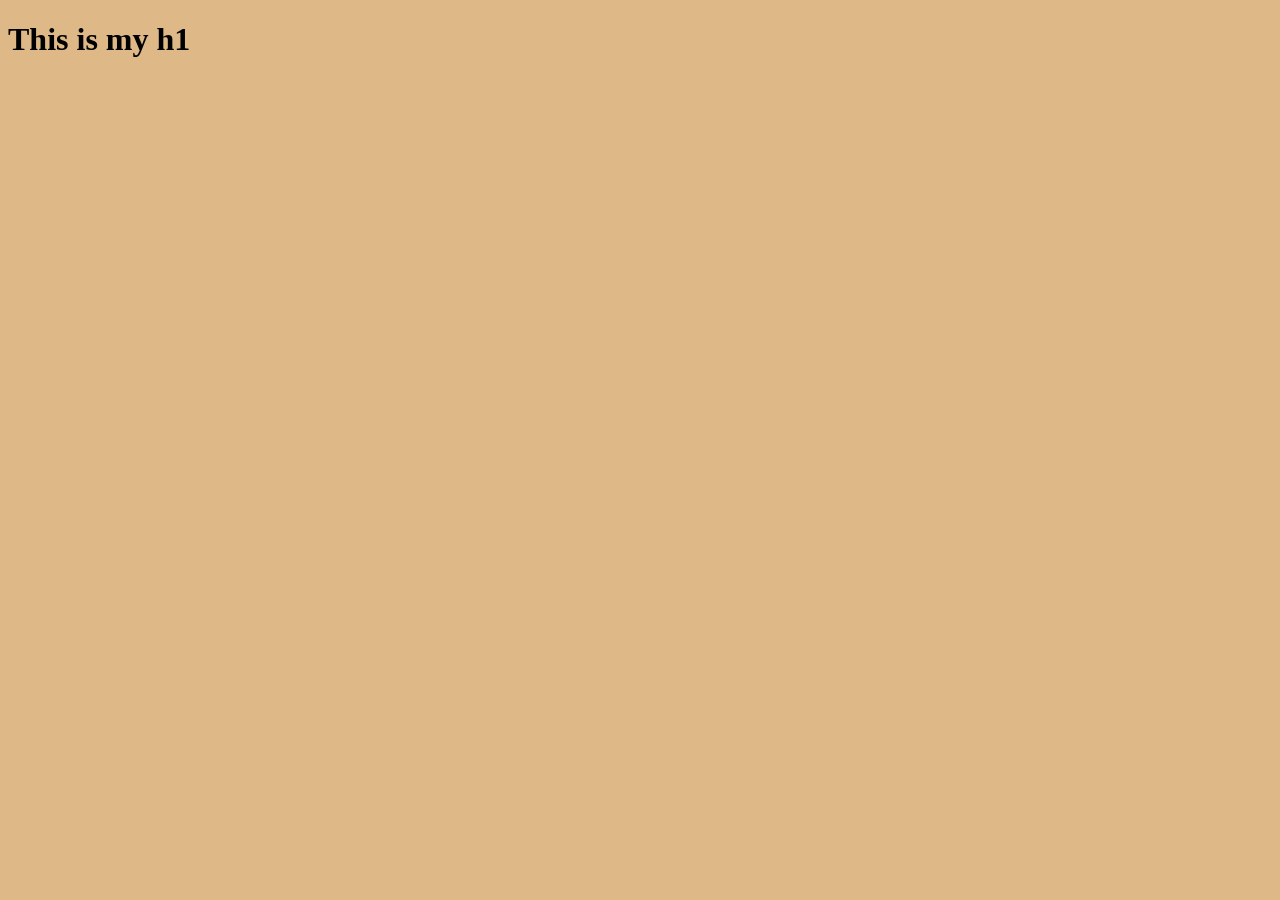
==== index.html @ 18b011f0 "setup complete" ====
<!DOCTYPE html>
<html lang="en">
<head>
    <meta charset="UTF-8">
    <meta name="viewport" content="width=device-width, initial-scale=1.0">
    <meta http-equiv="X-UA-Compatible" content="ie=edge">
    <title>Pet Adoption</title>
    <link rel="stylesheet" href="main.css">

</head>
<body>
    <h1>This is my h1</h1>
    <script src="main.js"></script>

</body>
</html>
---- main.css ----
body {
    background-color: burlywood
}
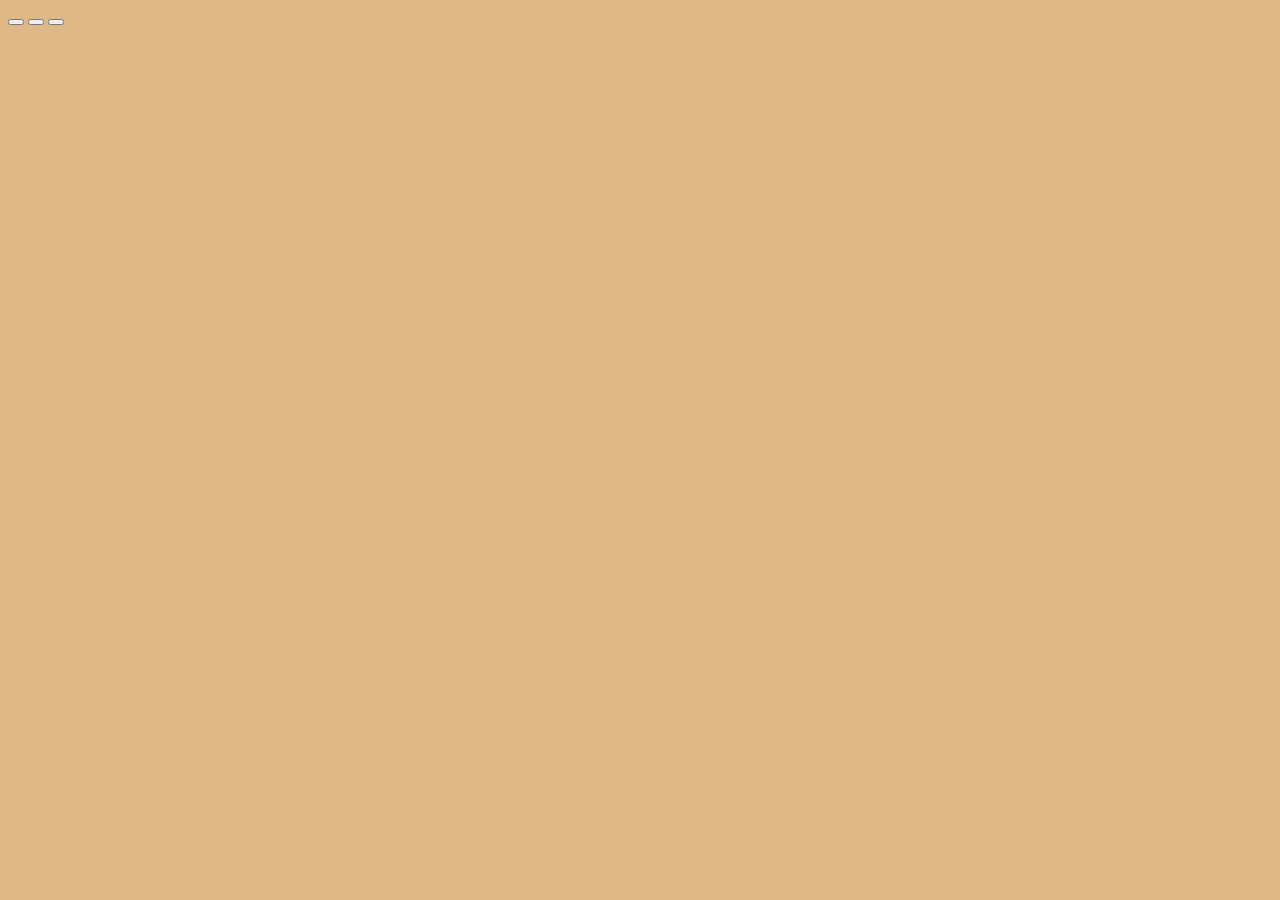
==== commit 8b802d65: "added main buttons and first divs" ====
--- a/index.html
+++ b/index.html
@@ -9,8 +9,25 @@
 
 </head>
 <body>
-    <h1>This is my h1</h1>
+    <header>
+        <button class="dogs-button"></button>
+        <button class="cats-button"></button>
+        <button class="dinos-button"></button>
+    </header>
+
+    <main>
+    
+       <div class="flex-container">
+
+          <div class="pet-barn">
+
+
+          </div>
+
+       </div>
+
     <script src="main.js"></script>
 
+    </main>
 </body>
 </html>
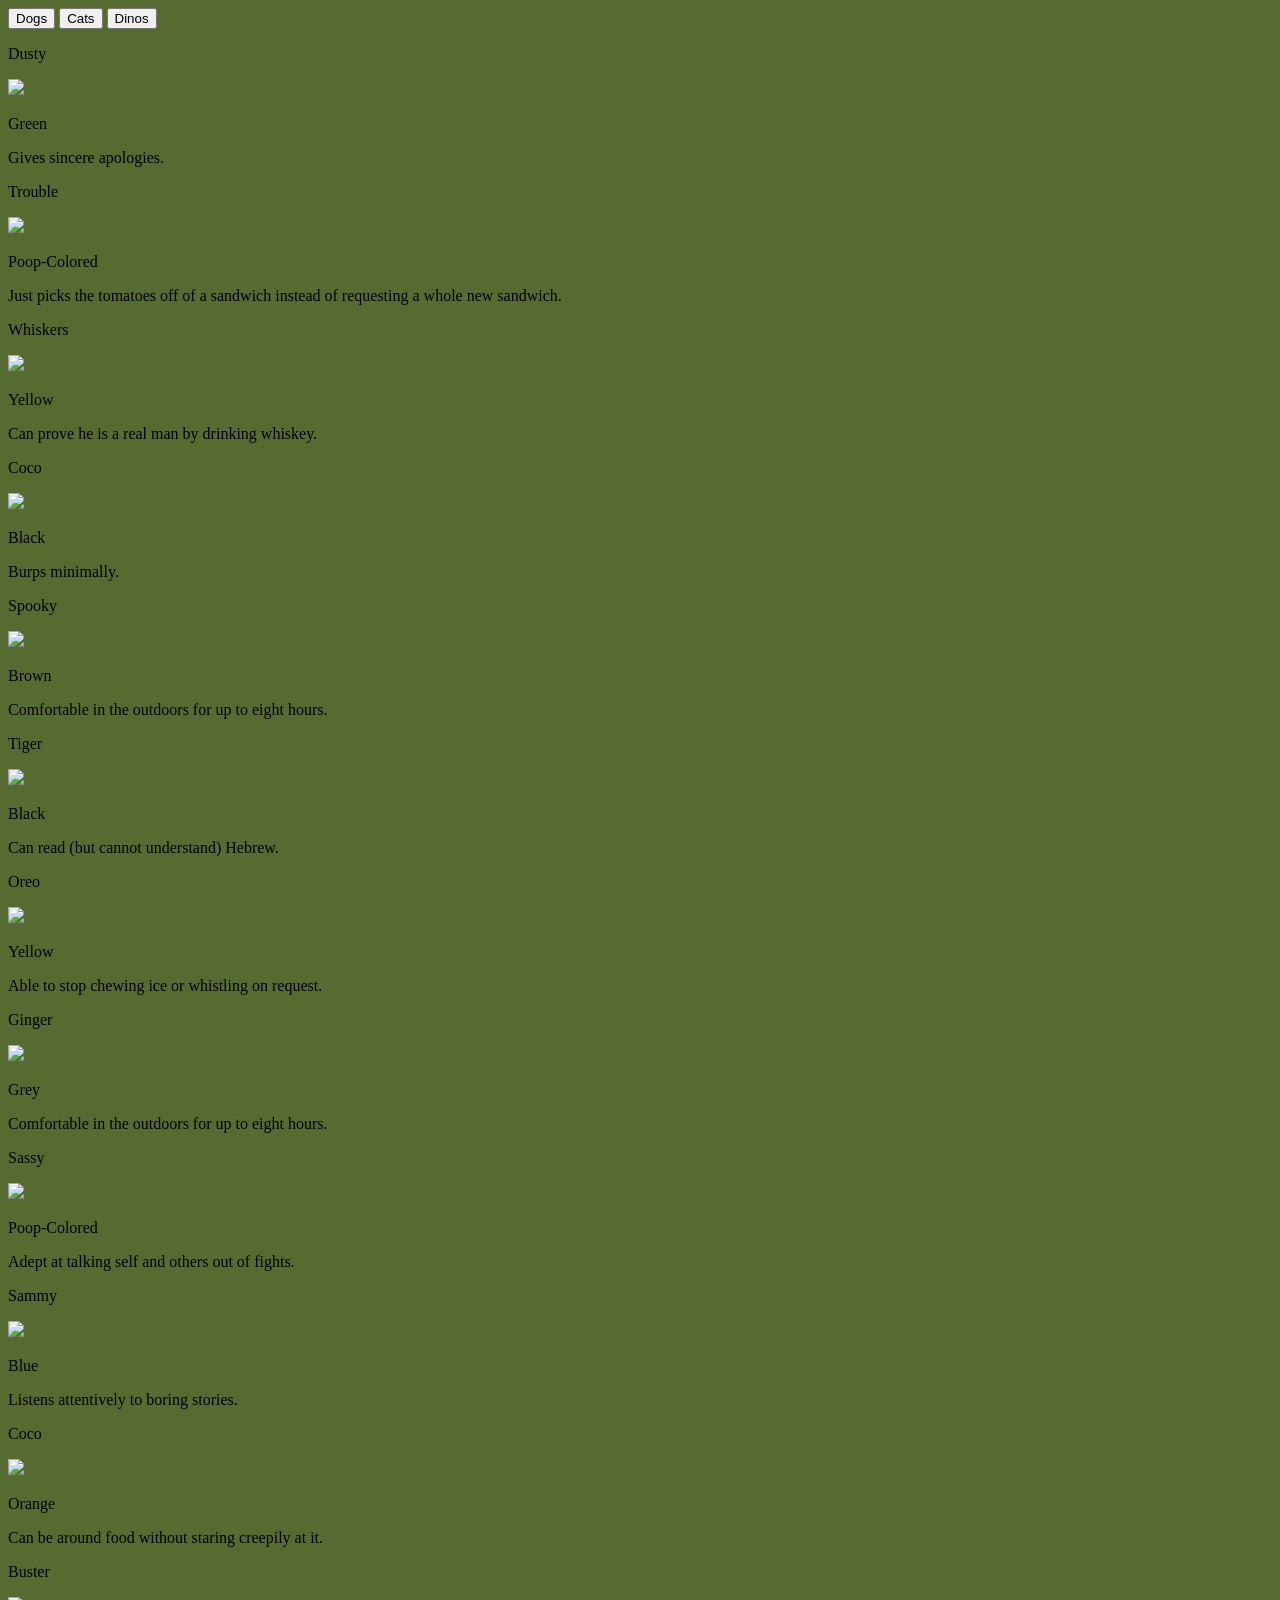
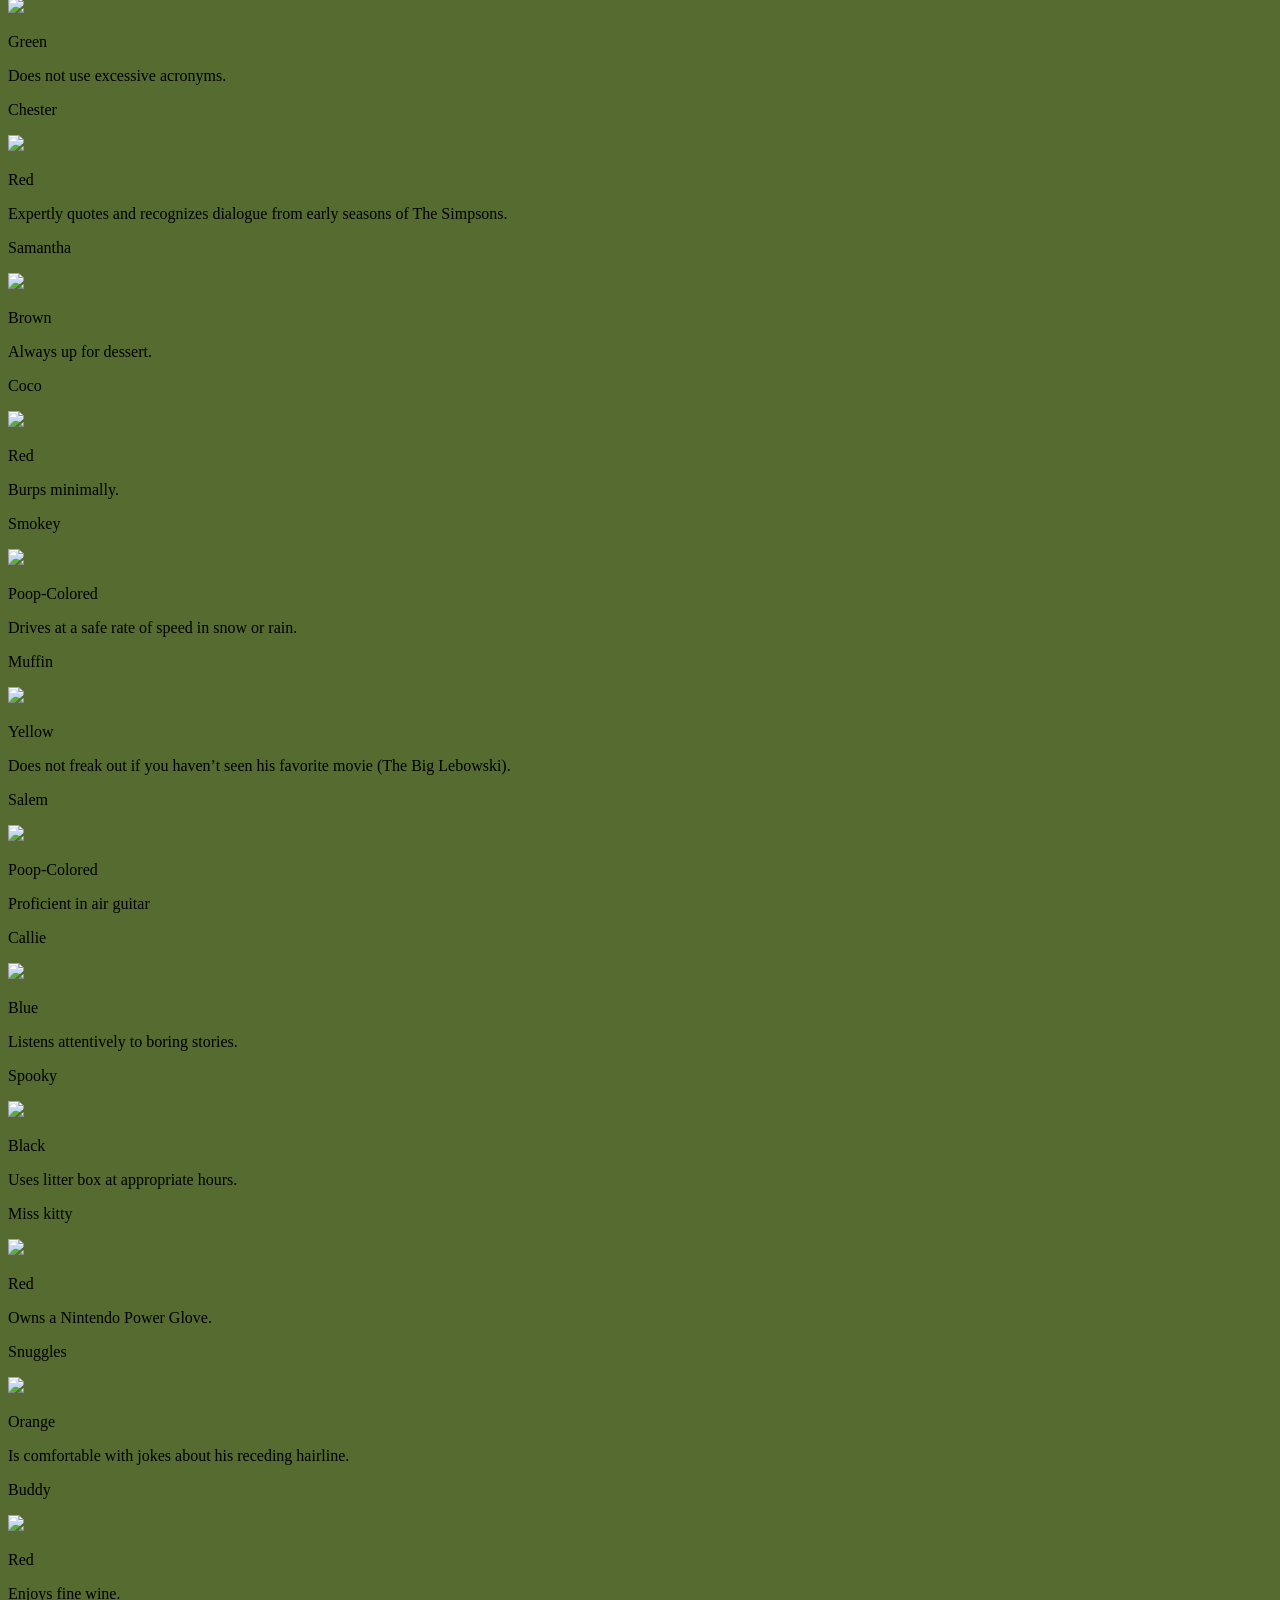
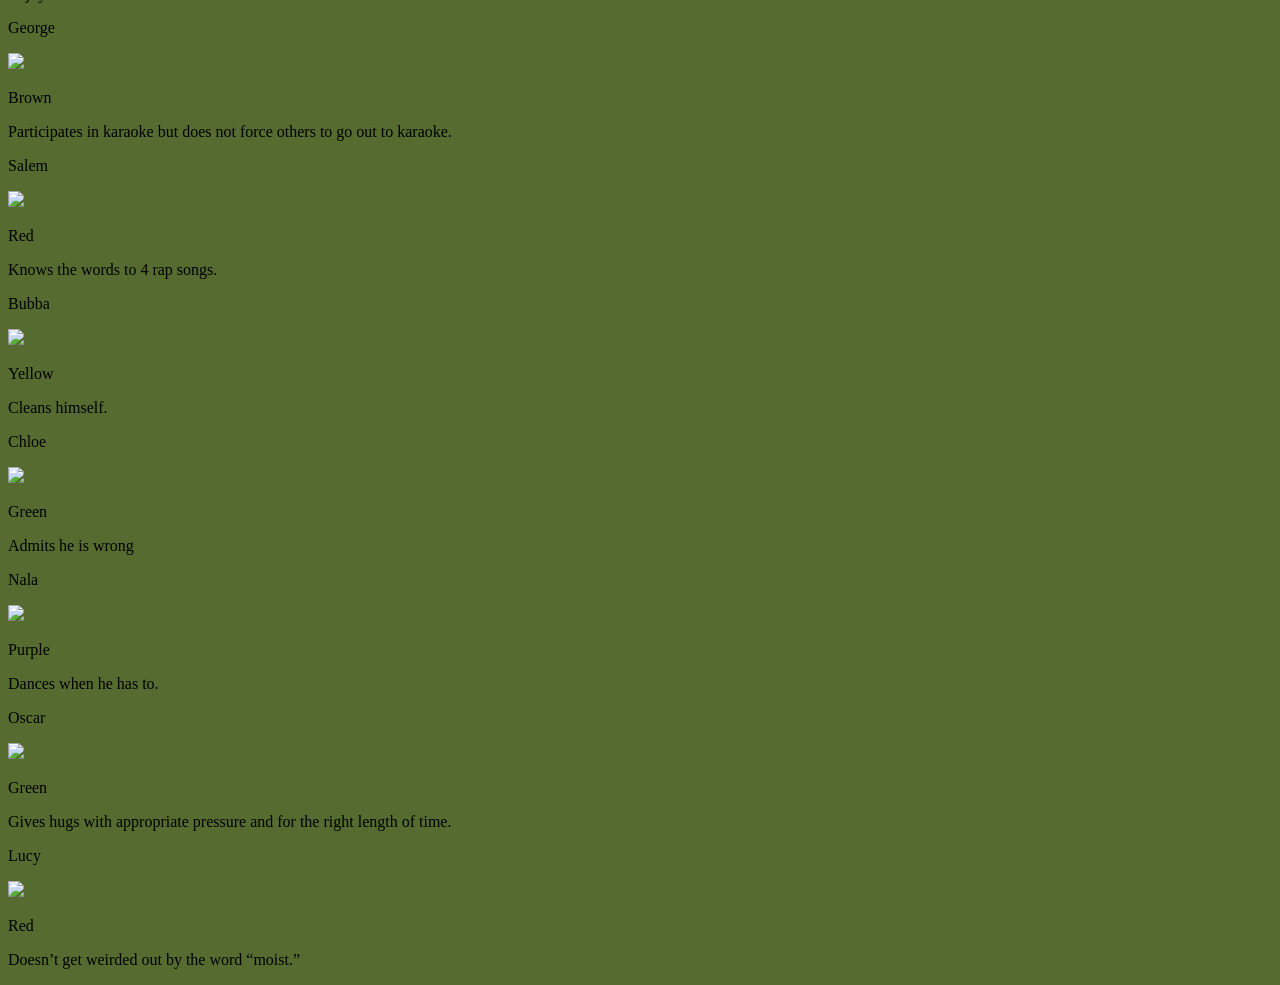
==== commit 217a9c7a: "javascript functionality complete" ====
--- a/index.html
+++ b/index.html
@@ -10,21 +10,21 @@
 </head>
 <body>
     <header>
-        <button class="dogs-button"></button>
-        <button class="cats-button"></button>
-        <button class="dinos-button"></button>
+        <button class="dogs-button">Dogs</button>
+        <button class="cats-button">Cats</button>
+        <button class="dinos-button">Dinos</button>
     </header>
 
     <main>
     
-       <div class="flex-container">
+       
 
-          <div class="pet-barn">
+          <div id="pet-barn">
 
 
           </div>
 
-       </div>
+       
 
     <script src="main.js"></script>
 
--- a/main.css
+++ b/main.css
@@ -1,3 +1,50 @@
 body {
-    background-color: burlywood
-}+    background-color: darkolivegreen
+}
+
+
+
+/*
+#pet-barn {
+    display: flex;
+    flex-wrap: wrap;
+    flex-direction: row;
+    justify-content: flex-start;
+    border: solid;
+    border-color: red;
+
+}
+
+
+.pet-name {
+    border-width: 2px;
+    border-color: steelblue;
+    border: solid;
+}
+
+.pet-color {
+    border-width: 2px;
+    border-color: steelblue; 
+    border: solid;
+}
+
+.pet-skill {
+    border-width: 2px;
+    border-color: steelblue; 
+    border: solid;
+}
+
+.pet-type {
+    border-width: 2px;
+    border-color: steelblue; 
+    border: solid;
+}
+
+p {
+    text-align: center;
+}
+
+.pet-image {
+ align-content: center;}
+
+*/
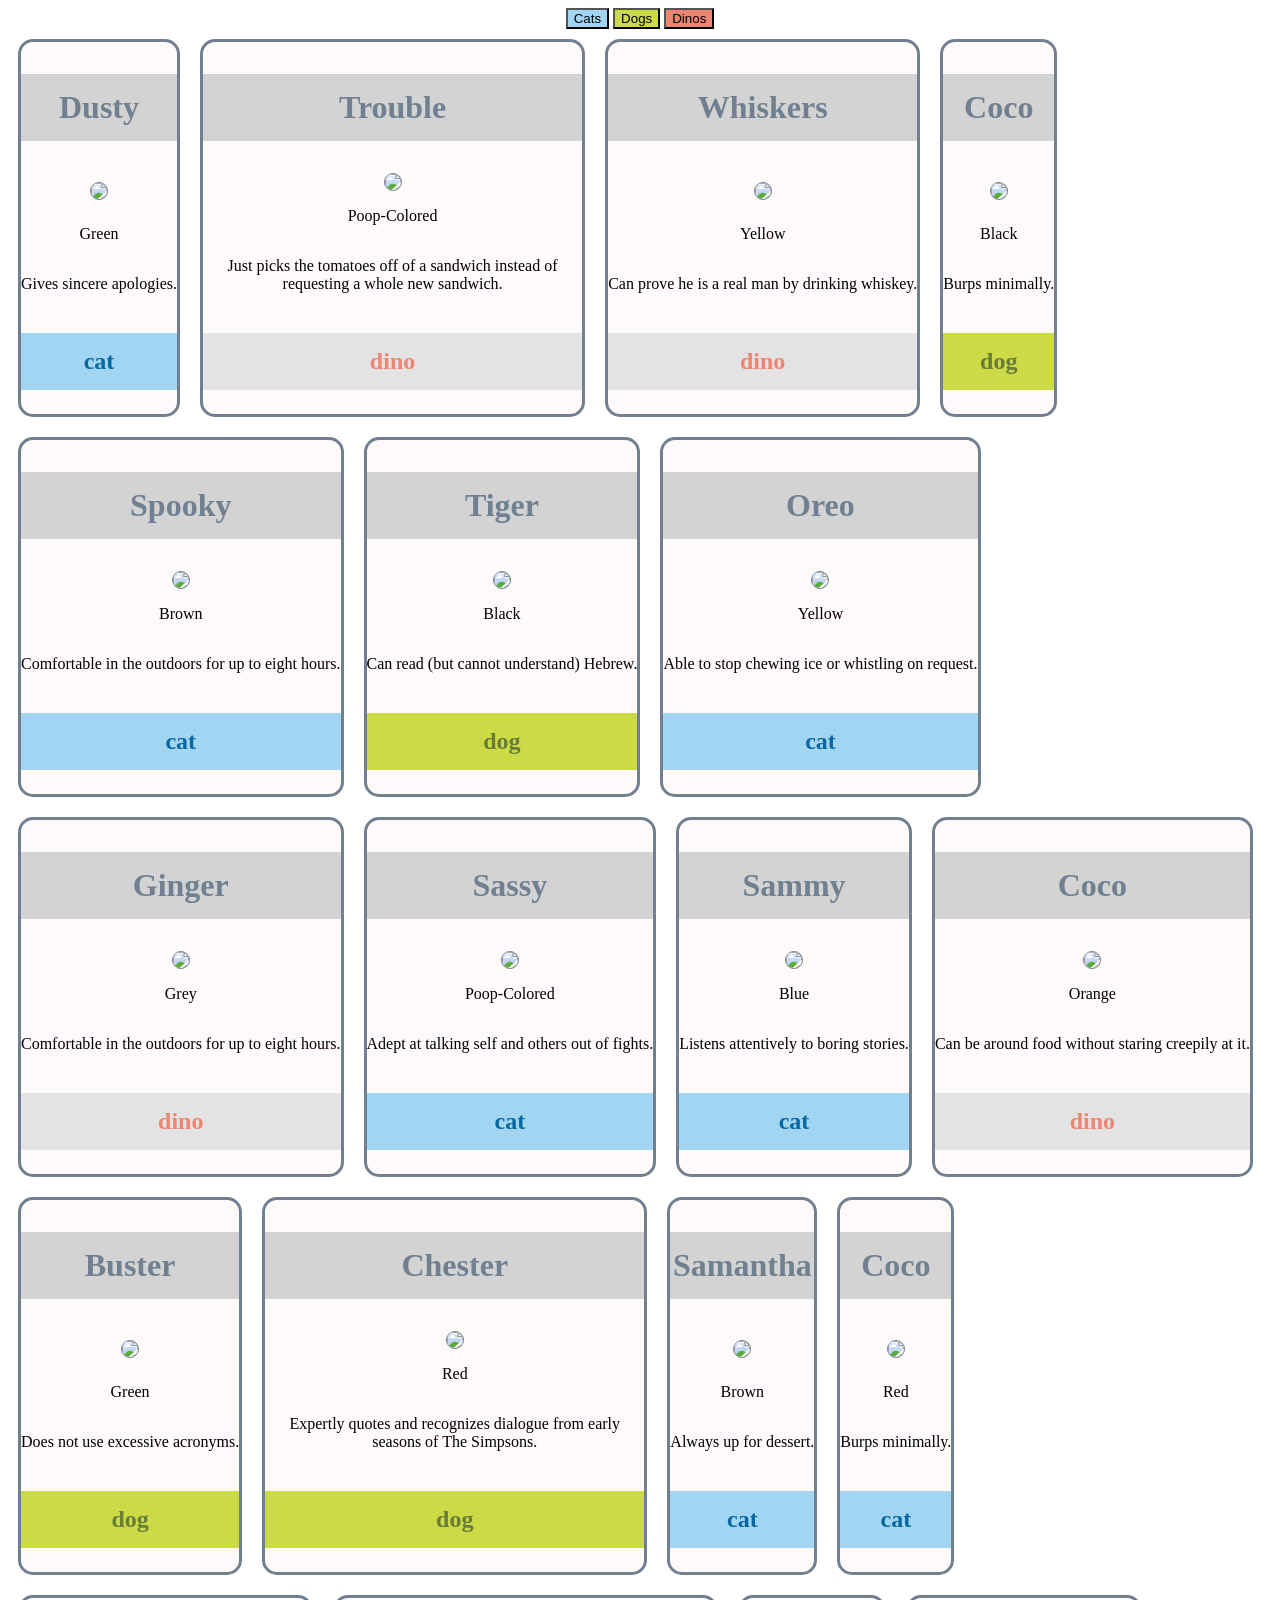
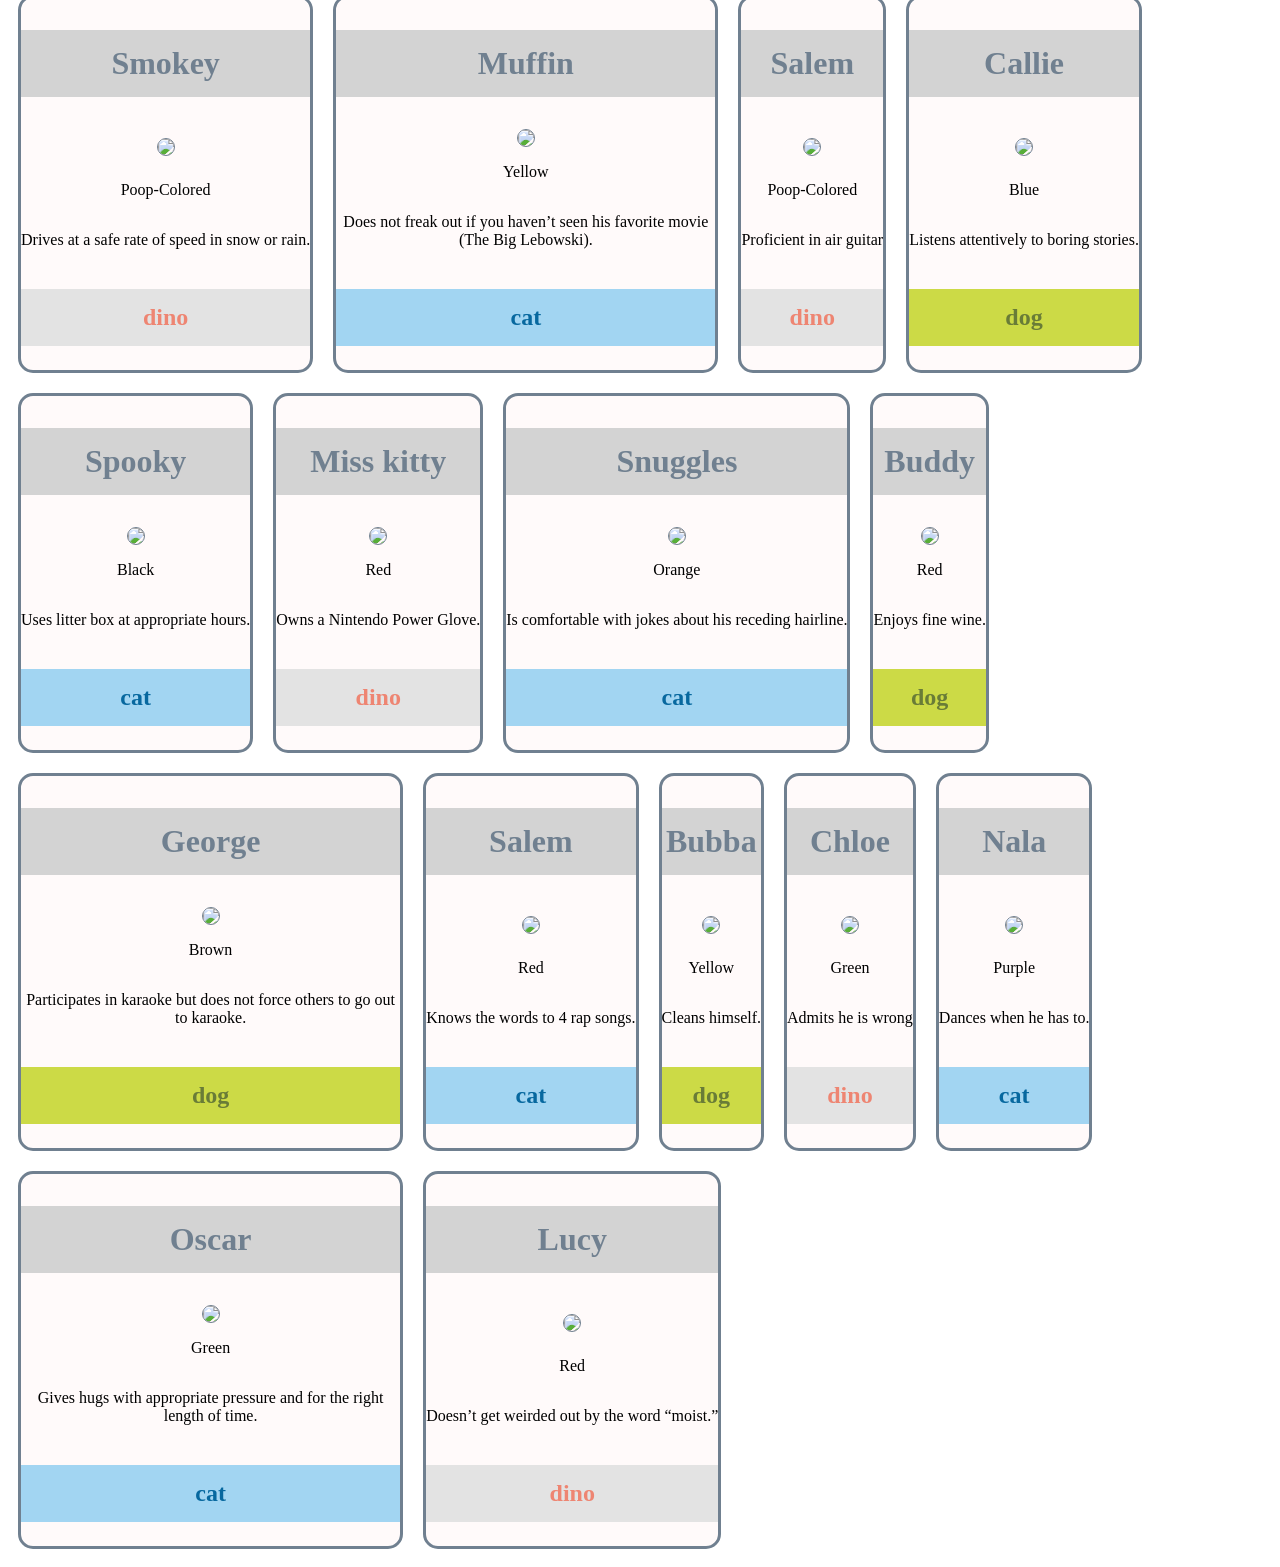
==== commit c19d50e4: "styling complete" ====
--- a/index.html
+++ b/index.html
@@ -10,8 +10,8 @@
 </head>
 <body>
     <header>
+        <button class="cats-button">Cats</button>
         <button class="dogs-button">Dogs</button>
-        <button class="cats-button">Cats</button>
         <button class="dinos-button">Dinos</button>
     </header>
 
--- a/main.css
+++ b/main.css
@@ -1,50 +1,108 @@
 body {
-    background-color: darkolivegreen
+    background-color: white;
+    display: flex;
+    flex-wrap: wrap;
+    flex-direction: row;
+    justify-content: center;
 }
 
 
 
-/*
+.cats-button {
+    background-color: #a2d5f2;
+}
+.dogs-button {
+    background-color: #ccda46;
+}
+.dinos-button {
+    background-color:#ee8572;
+}
+
+
+
+/*this is the whole flexbox container for all the cards*/
 #pet-barn {
     display: flex;
     flex-wrap: wrap;
     flex-direction: row;
     justify-content: flex-start;
-    border: solid;
-    border-color: red;
 
 }
 
+/*this is the individual pet cards*/
+.animals {
+    border: solid;
+    border-color: slategray;
+    border-radius: 15px;
+    background-color: snow;
+    margin: 10px;
+    max-width: 30%;
+    display: flex;
+    flex-flow: column;
+}
+
+
 
 .pet-name {
-    border-width: 2px;
-    border-color: steelblue;
-    border: solid;
+    background-color: lightgray;
+    padding-top: 15px;
+    padding-bottom: 15px;
+    color: slategrey;
+    font-weight: bold;
+    font-size: 2em;
 }
 
-.pet-color {
-    border-width: 2px;
-    border-color: steelblue; 
-    border: solid;
-}
-
-.pet-skill {
-    border-width: 2px;
-    border-color: steelblue; 
-    border: solid;
-}
-
-.pet-type {
-    border-width: 2px;
-    border-color: steelblue; 
-    border: solid;
-}
 
 p {
     text-align: center;
 }
 
+/*
+this one works too!
+
+img {
+    margin: auto;
+    max-width: 75%;
+    border-style: solid;
+    border-color: slategray;
+    border-width: 1px;
+    border-radius: 15px;
+
+}
+*/
+
 .pet-image {
- align-content: center;}
+    margin: auto;
+    max-width: 50%;
+    border-style: solid;
+    border-color: slategray;
+    border-width: 1px;
+    border-radius: 15px;
+}
 
-*/+.catCard {
+background-color: #a2d5f2;
+padding: 15px;
+font-weight: bold;
+color: #07689f;
+font-size: 1.5em;
+}
+
+.dogCard {
+background-color: #ccda46;
+padding: 15px;
+font-weight: bold;
+color: #697c37;
+font-size: 1.5em;
+}
+
+.dinoCard {
+    background-color:#e3e3e3;
+    padding: 15px;
+    font-weight: bold;
+    color: #ee8572;
+    font-size: 1.5em;
+}
+
+
+
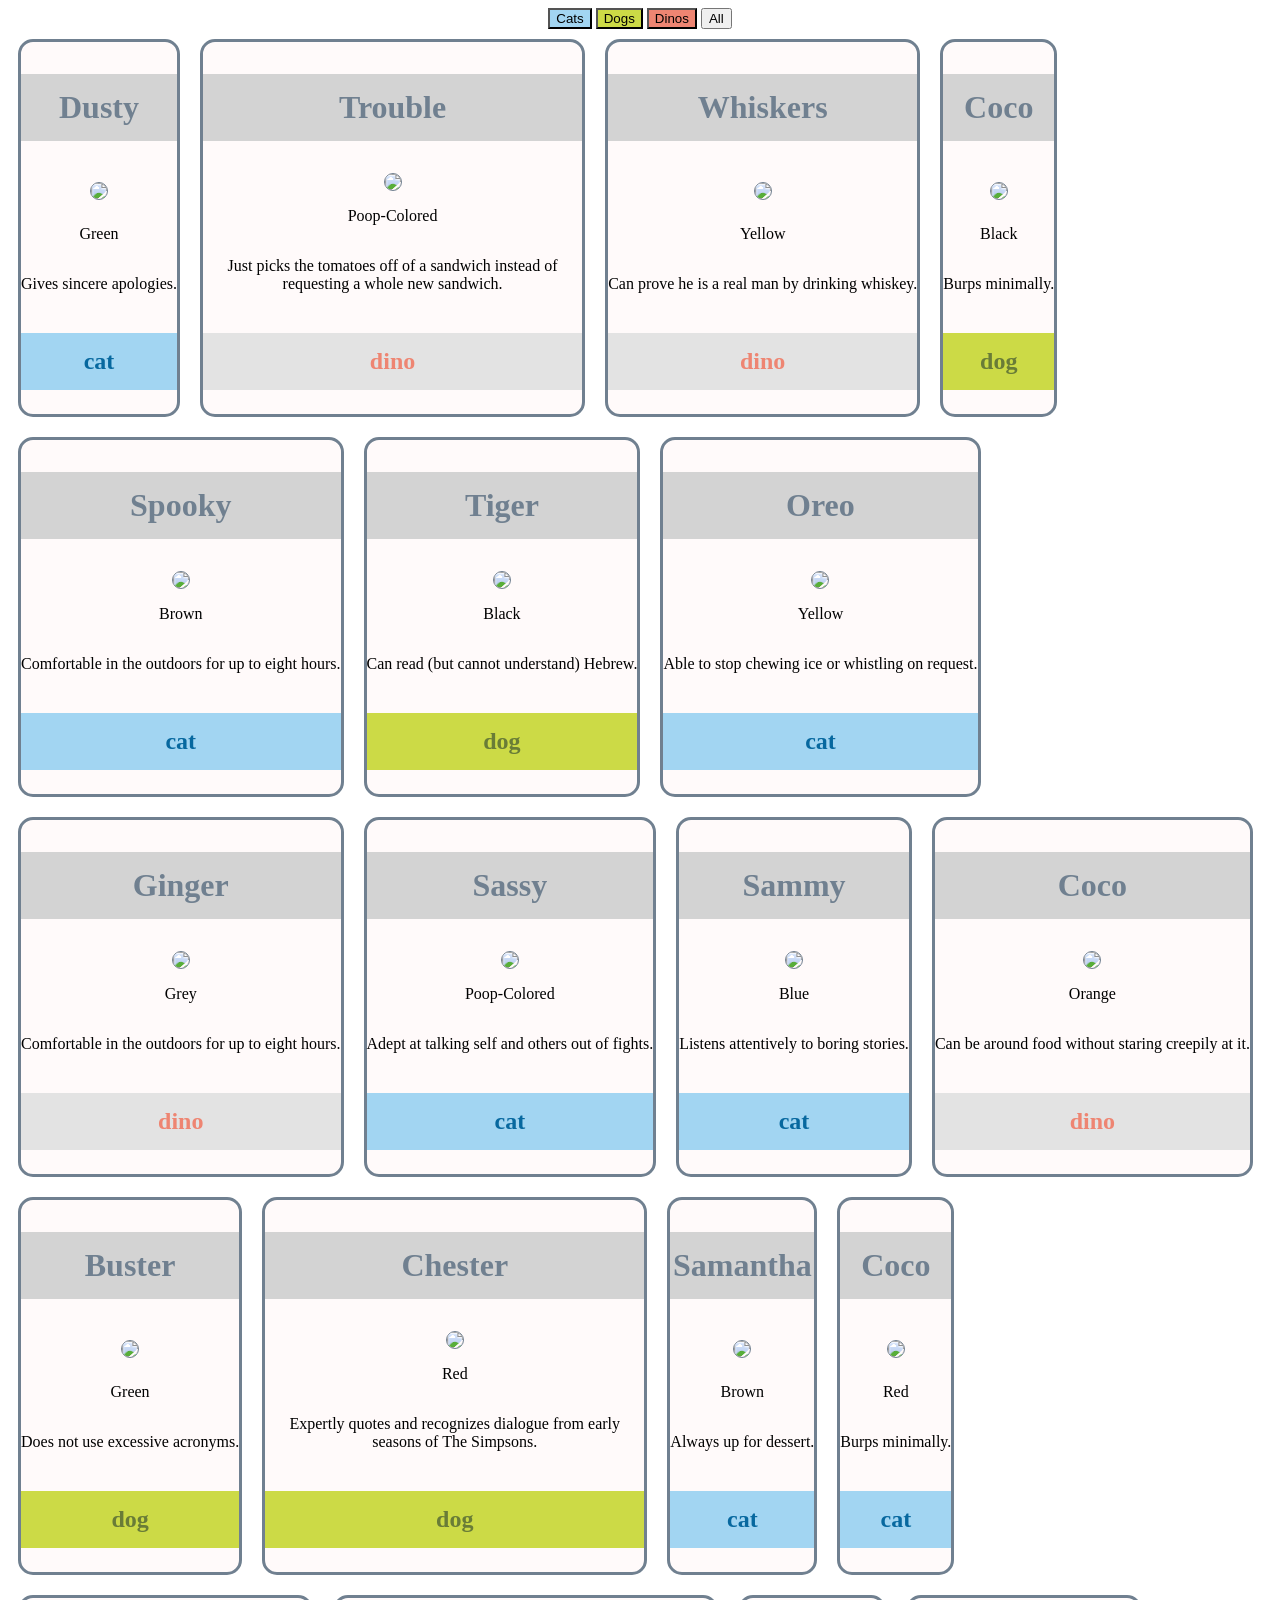
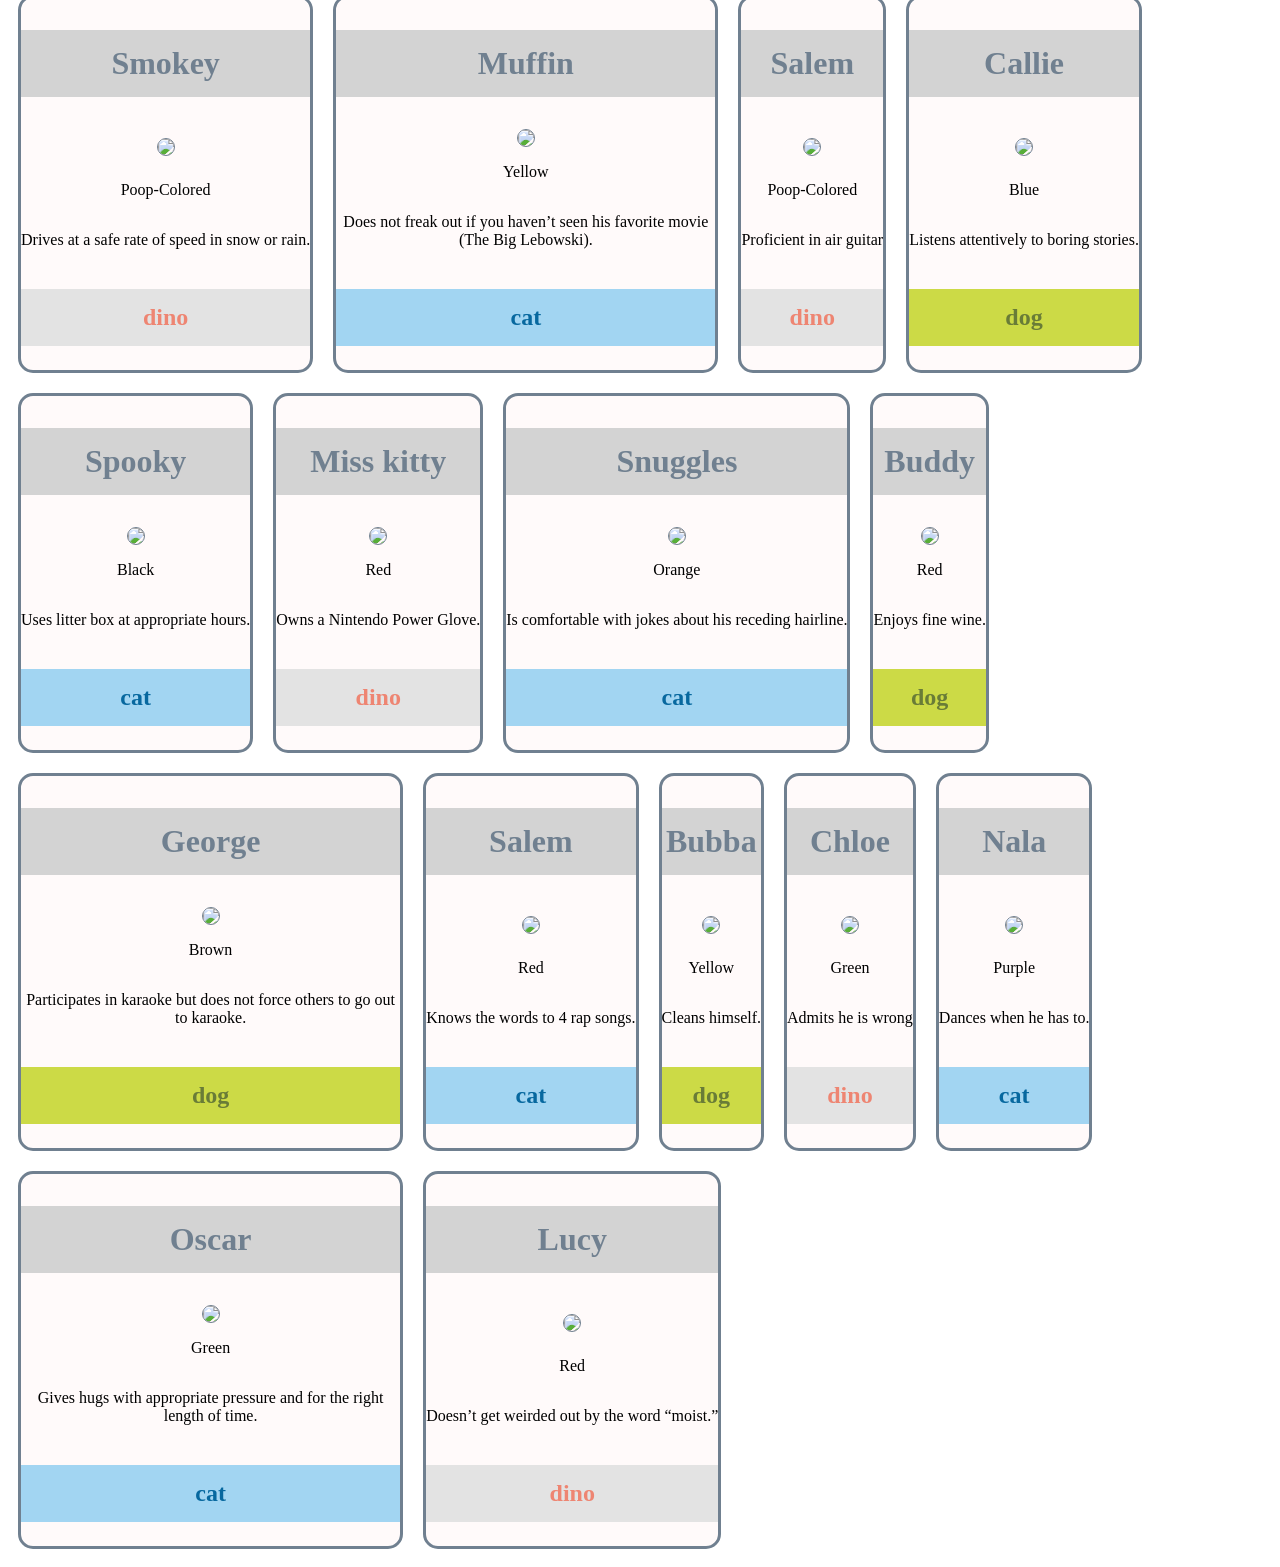
==== commit 912ae332: "buttons in progress" ====
--- a/index.html
+++ b/index.html
@@ -10,9 +10,10 @@
 </head>
 <body>
     <header>
-        <button class="cats-button">Cats</button>
-        <button class="dogs-button">Dogs</button>
-        <button class="dinos-button">Dinos</button>
+        <button id="cat">Cats</button>
+        <button id="dog">Dogs</button>
+        <button id="dino">Dinos</button>
+        <button id="all-button">All</button>
     </header>
 
     <main>
--- a/main.css
+++ b/main.css
@@ -8,13 +8,13 @@
 
 
 
-.cats-button {
+#cat {
     background-color: #a2d5f2;
 }
-.dogs-button {
+#dog {
     background-color: #ccda46;
 }
-.dinos-button {
+#dino {
     background-color:#ee8572;
 }
 
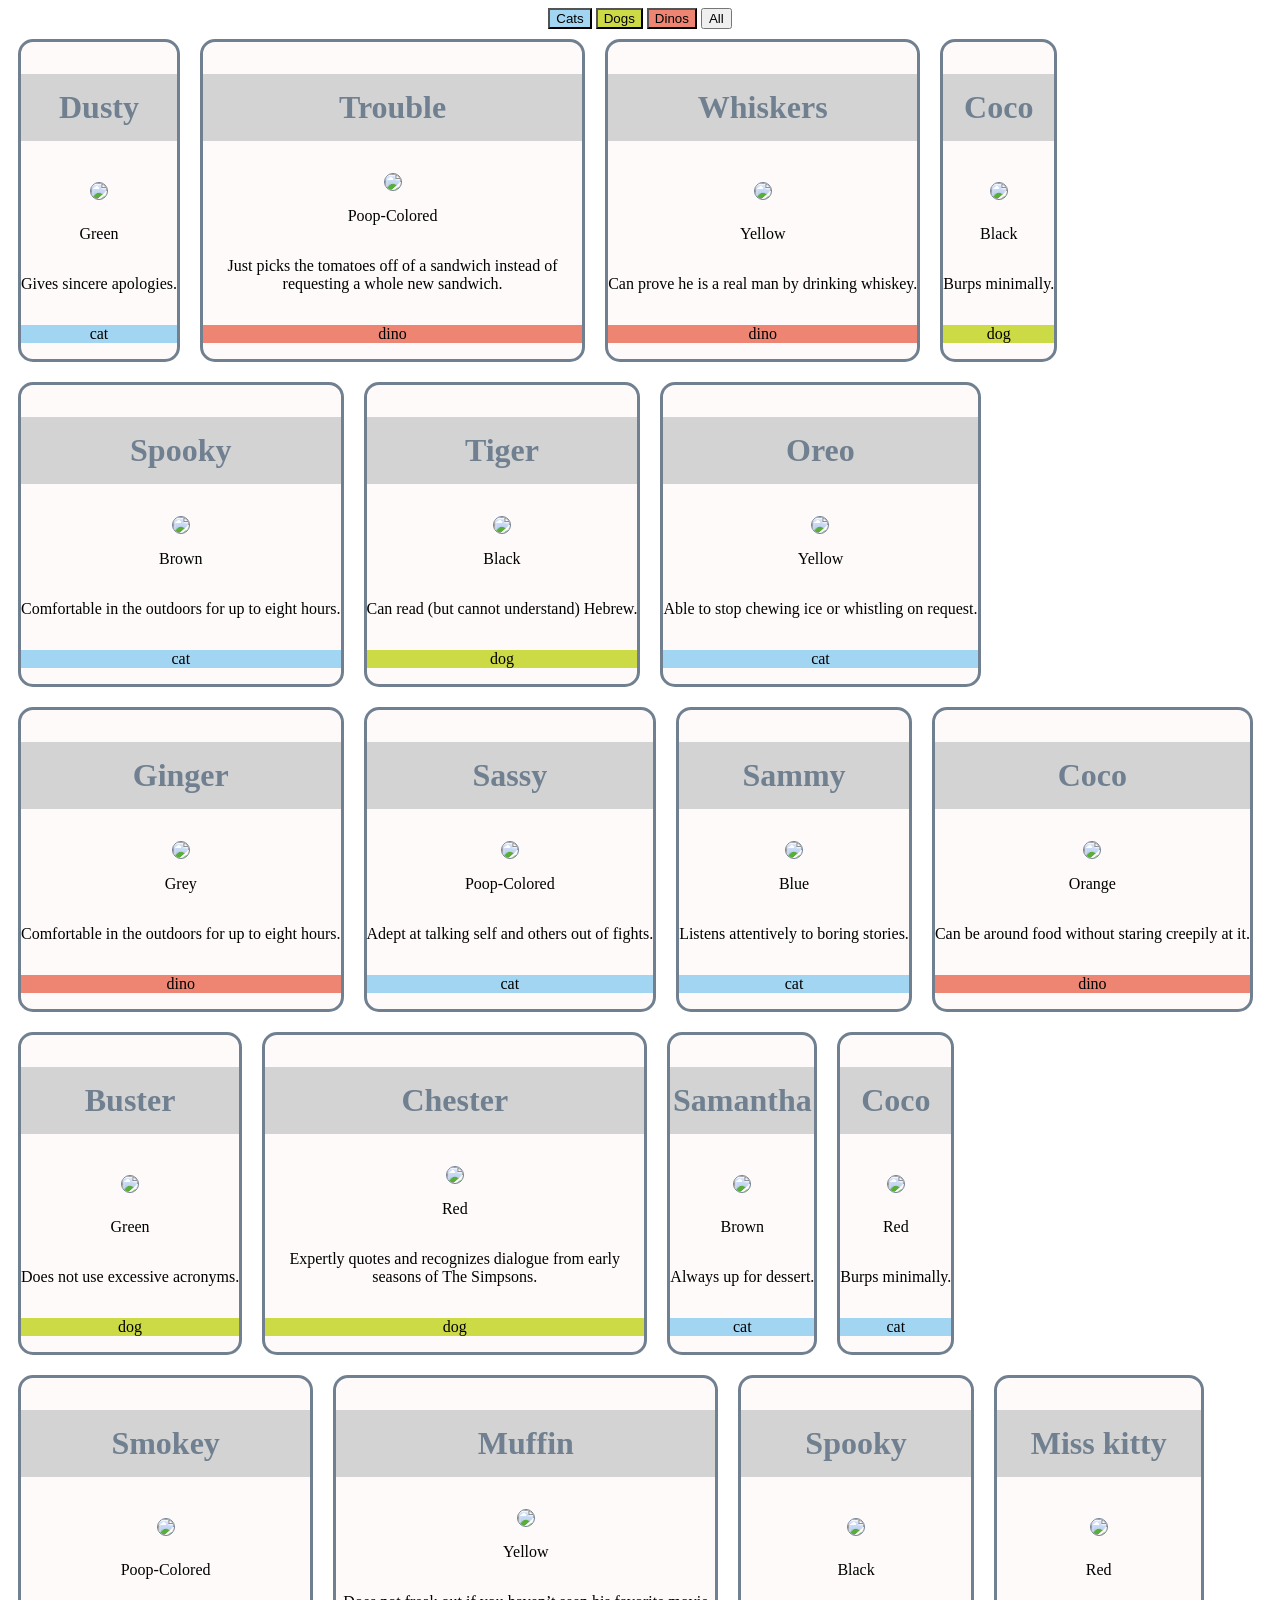
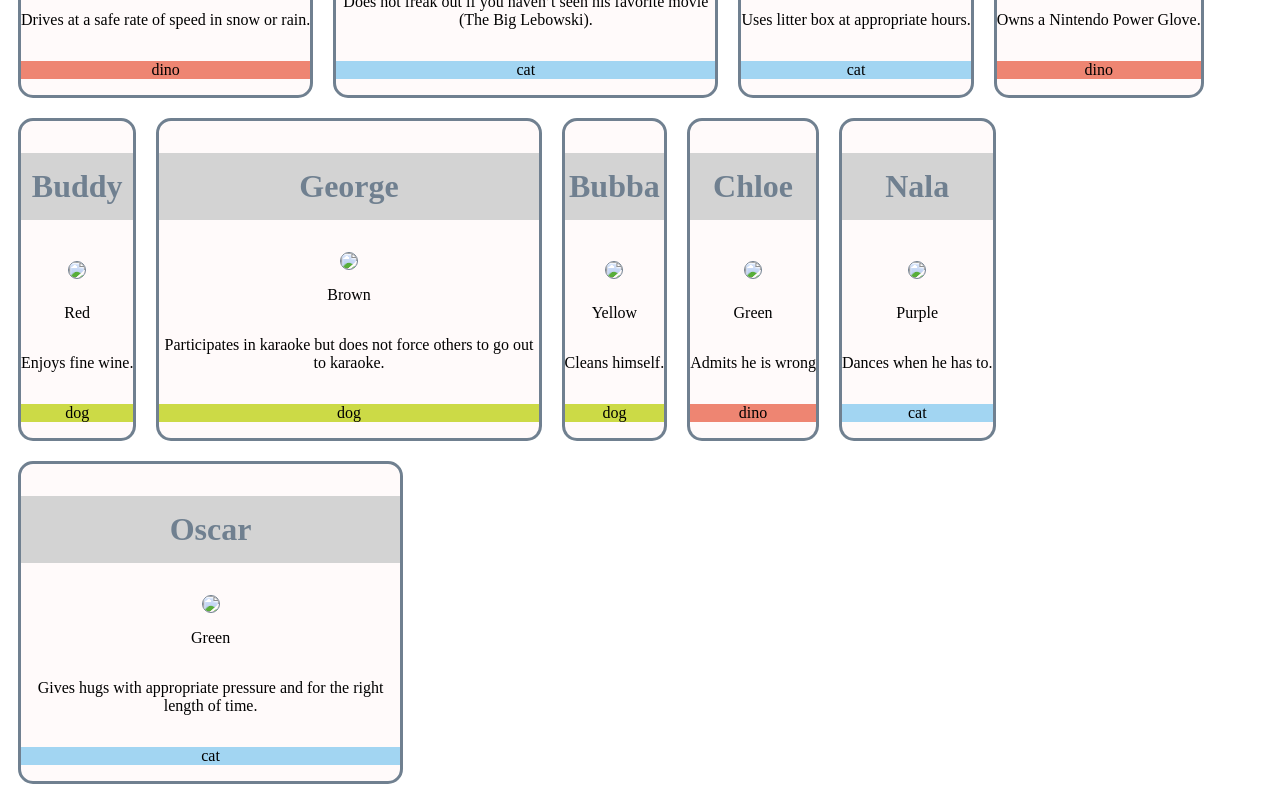
==== commit d7e3b769: "event listeners functional" ====
--- a/index.html
+++ b/index.html
@@ -13,7 +13,7 @@
         <button id="cat">Cats</button>
         <button id="dog">Dogs</button>
         <button id="dino">Dinos</button>
-        <button id="all-button">All</button>
+        <button id="all">All</button>
     </header>
 
     <main>
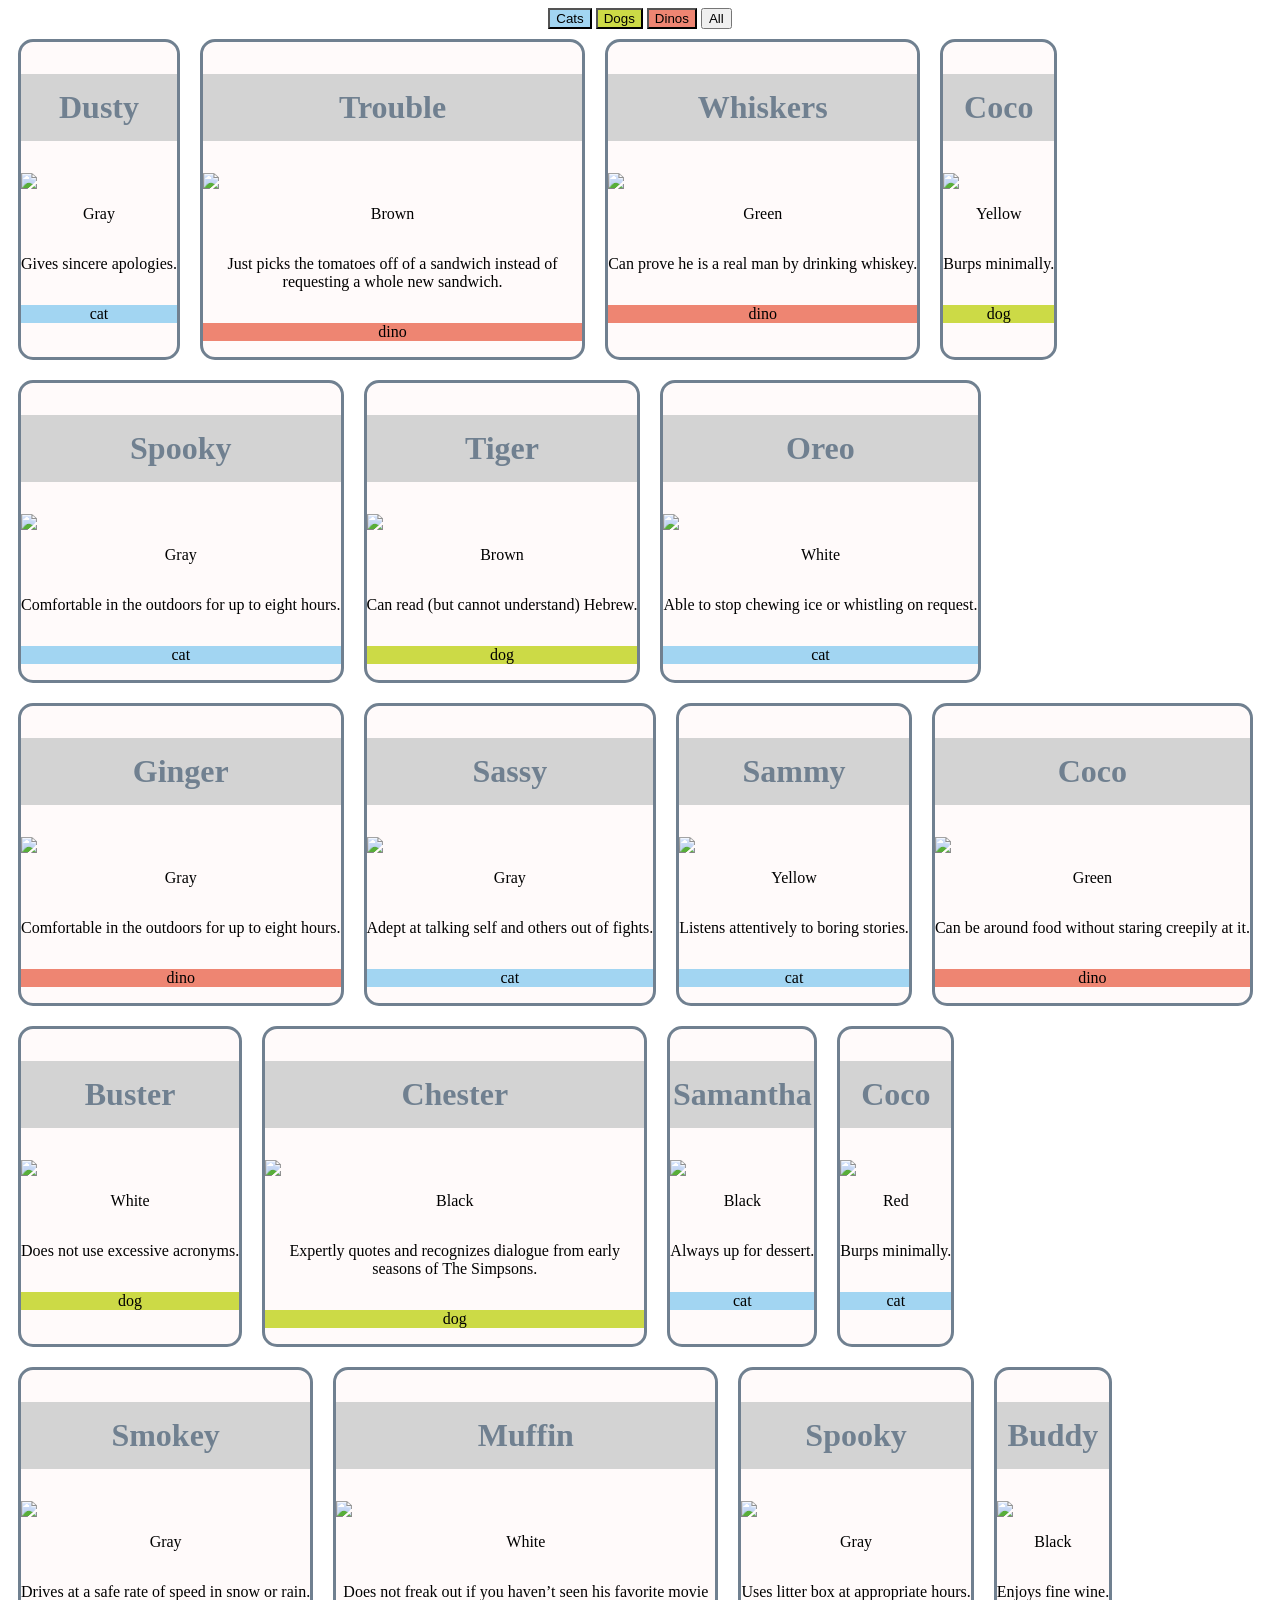
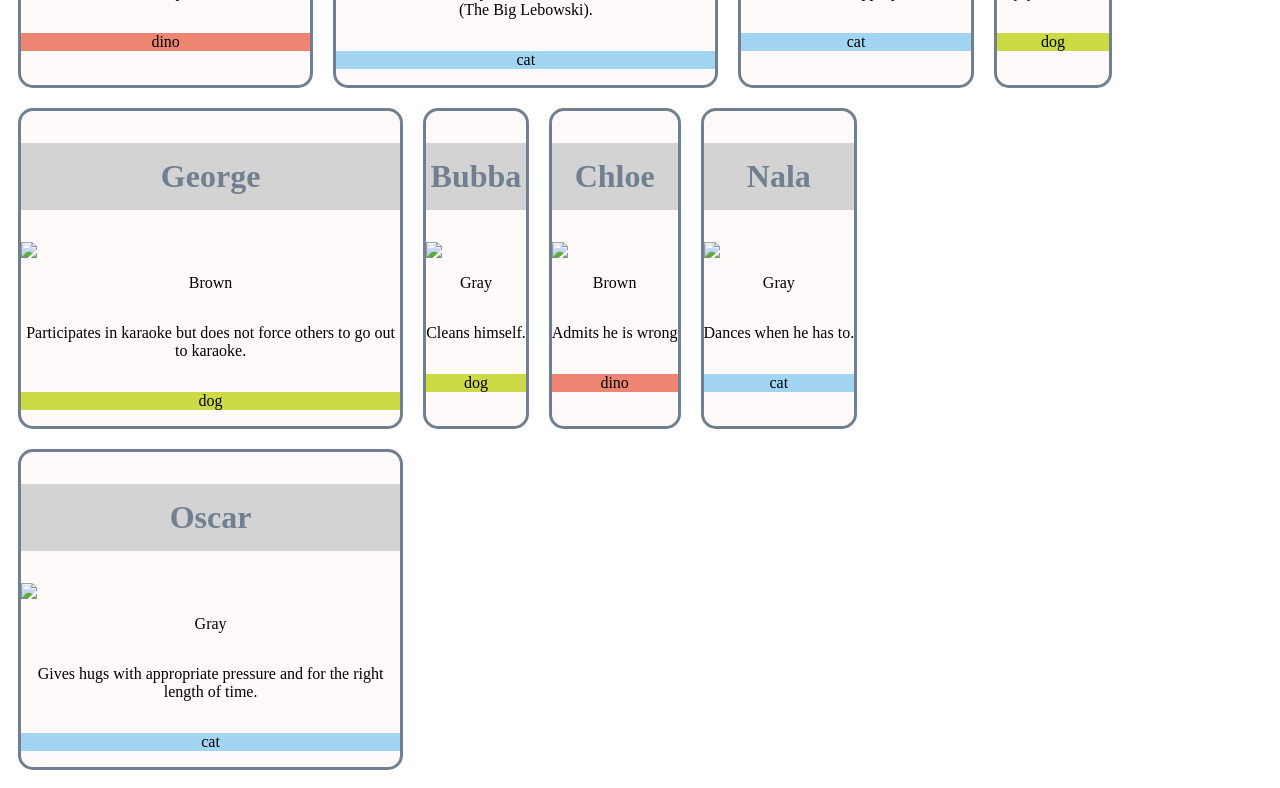
==== commit b70a08af: "cleaned up code" ====
--- a/index.html
+++ b/index.html
@@ -1,34 +1,23 @@
 <!DOCTYPE html>
 <html lang="en">
-<head>
-    <meta charset="UTF-8">
-    <meta name="viewport" content="width=device-width, initial-scale=1.0">
-    <meta http-equiv="X-UA-Compatible" content="ie=edge">
-    <title>Pet Adoption</title>
-    <link rel="stylesheet" href="main.css">
 
-</head>
-<body>
-    <header>
-        <button id="cat">Cats</button>
-        <button id="dog">Dogs</button>
-        <button id="dino">Dinos</button>
-        <button id="all">All</button>
-    </header>
-
-    <main>
-    
-       
-
-          <div id="pet-barn">
-
-
-          </div>
-
-       
-
-    <script src="main.js"></script>
-
-    </main>
-</body>
-</html>+    <head>
+        <meta charset="UTF-8">
+        <meta name="viewport" content="width=device-width, initial-scale=1.0">
+        <meta http-equiv="X-UA-Compatible" content="ie=edge">
+        <title>Pet Adoption</title>
+        <link rel="stylesheet" href="main.css">
+    </head>
+    <body>
+        <header>
+            <button id="cat">Cats</button>
+            <button id="dog">Dogs</button>
+            <button id="dino">Dinos</button>
+            <button id="all">All</button>
+        </header>
+        <main>
+            <div id="pet-barn"></div>
+            <script src="main.js"></script>
+        </main>
+    </body>
+</html>
--- a/main.css
+++ b/main.css
@@ -6,30 +6,25 @@
     justify-content: center;
 }
 
-
-
-#cat {
-    background-color: #a2d5f2;
-}
-#dog {
-    background-color: #ccda46;
-}
-#dino {
-    background-color:#ee8572;
-}
-
-
-
-/*this is the whole flexbox container for all the cards*/
 #pet-barn {
     display: flex;
     flex-wrap: wrap;
     flex-direction: row;
     justify-content: flex-start;
-
 }
 
-/*this is the individual pet cards*/
+#cat {
+    background-color: #a2d5f2;
+}
+
+#dog {
+    background-color: #ccda46;
+}
+
+#dino {
+    background-color:#ee8572;
+}
+
 .animals {
     border: solid;
     border-color: slategray;
@@ -41,8 +36,6 @@
     flex-flow: column;
 }
 
-
-
 .pet-name {
     background-color: lightgray;
     padding-top: 15px;
@@ -52,57 +45,11 @@
     font-size: 2em;
 }
 
-
 p {
     text-align: center;
 }
 
-/*
-this one works too!
-
-img {
-    margin: auto;
-    max-width: 75%;
-    border-style: solid;
-    border-color: slategray;
-    border-width: 1px;
-    border-radius: 15px;
-
-}
-*/
-
-.pet-image {
-    margin: auto;
-    max-width: 50%;
-    border-style: solid;
-    border-color: slategray;
-    border-width: 1px;
-    border-radius: 15px;
-}
-
-.catCard {
-background-color: #a2d5f2;
-padding: 15px;
-font-weight: bold;
-color: #07689f;
-font-size: 1.5em;
-}
-
-.dogCard {
-background-color: #ccda46;
-padding: 15px;
-font-weight: bold;
-color: #697c37;
-font-size: 1.5em;
-}
-
-.dinoCard {
-    background-color:#e3e3e3;
-    padding: 15px;
-    font-weight: bold;
-    color: #ee8572;
-    font-size: 1.5em;
-}
 
 
 
+
